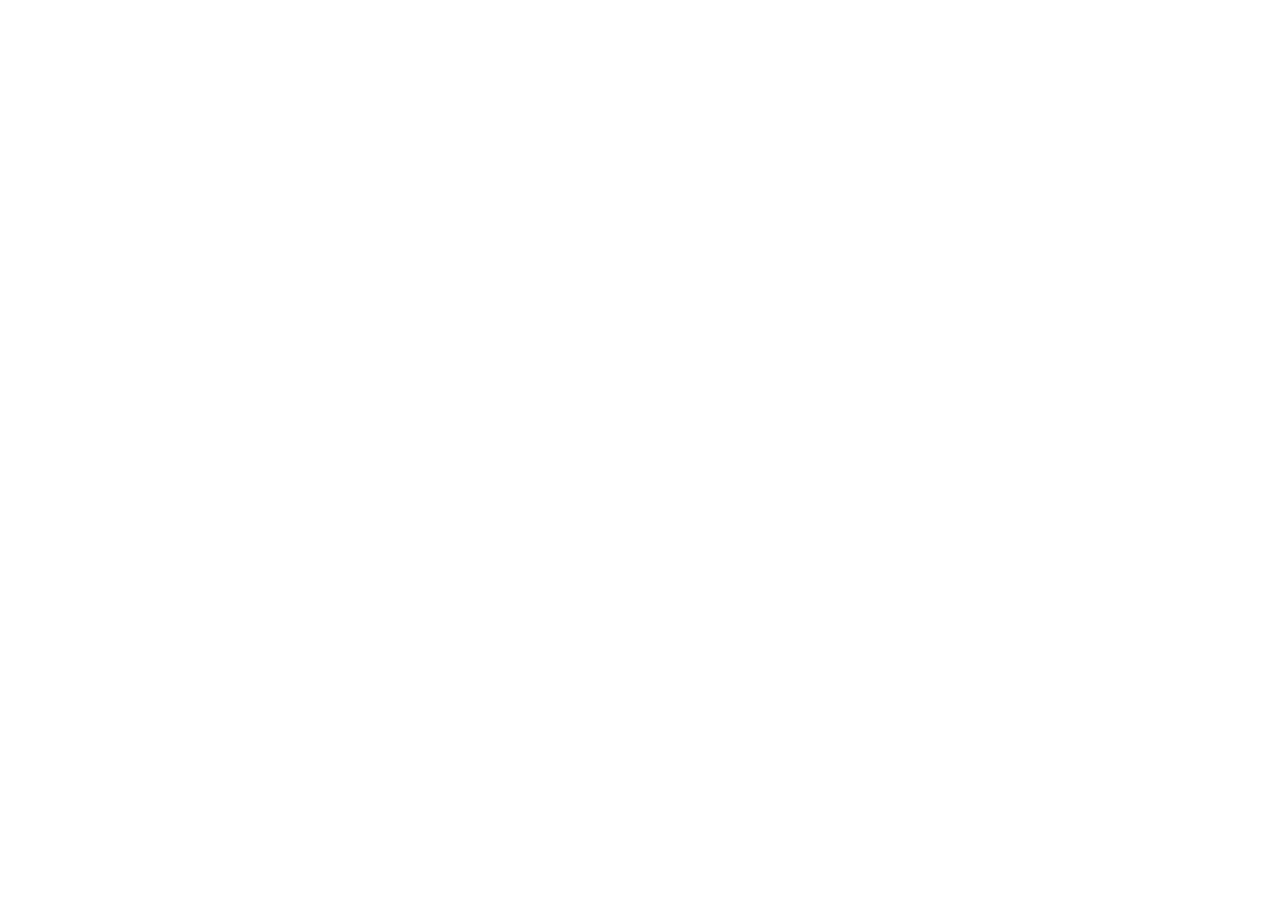
==== pseudorelements/index.html @ 35f60954 "Add main page" ====
<!doctype html>
<html lang="en">
  <head>
    <meta charset="UTF-8" />
    <meta name="viewport" content="width=device-width, initial-scale=1.0" />
    <link rel="stylesheet" href="./assets/reset.css">
    <link rel="stylesheet" href="./assets/style.css">
    <title>Document</title>
  </head>
  <body>

  </body>
</html>
---- pseudorelements/assets/style.css ----
* {
  box-sizing: border-box;
  margin: 0;
  padding: 0;
}
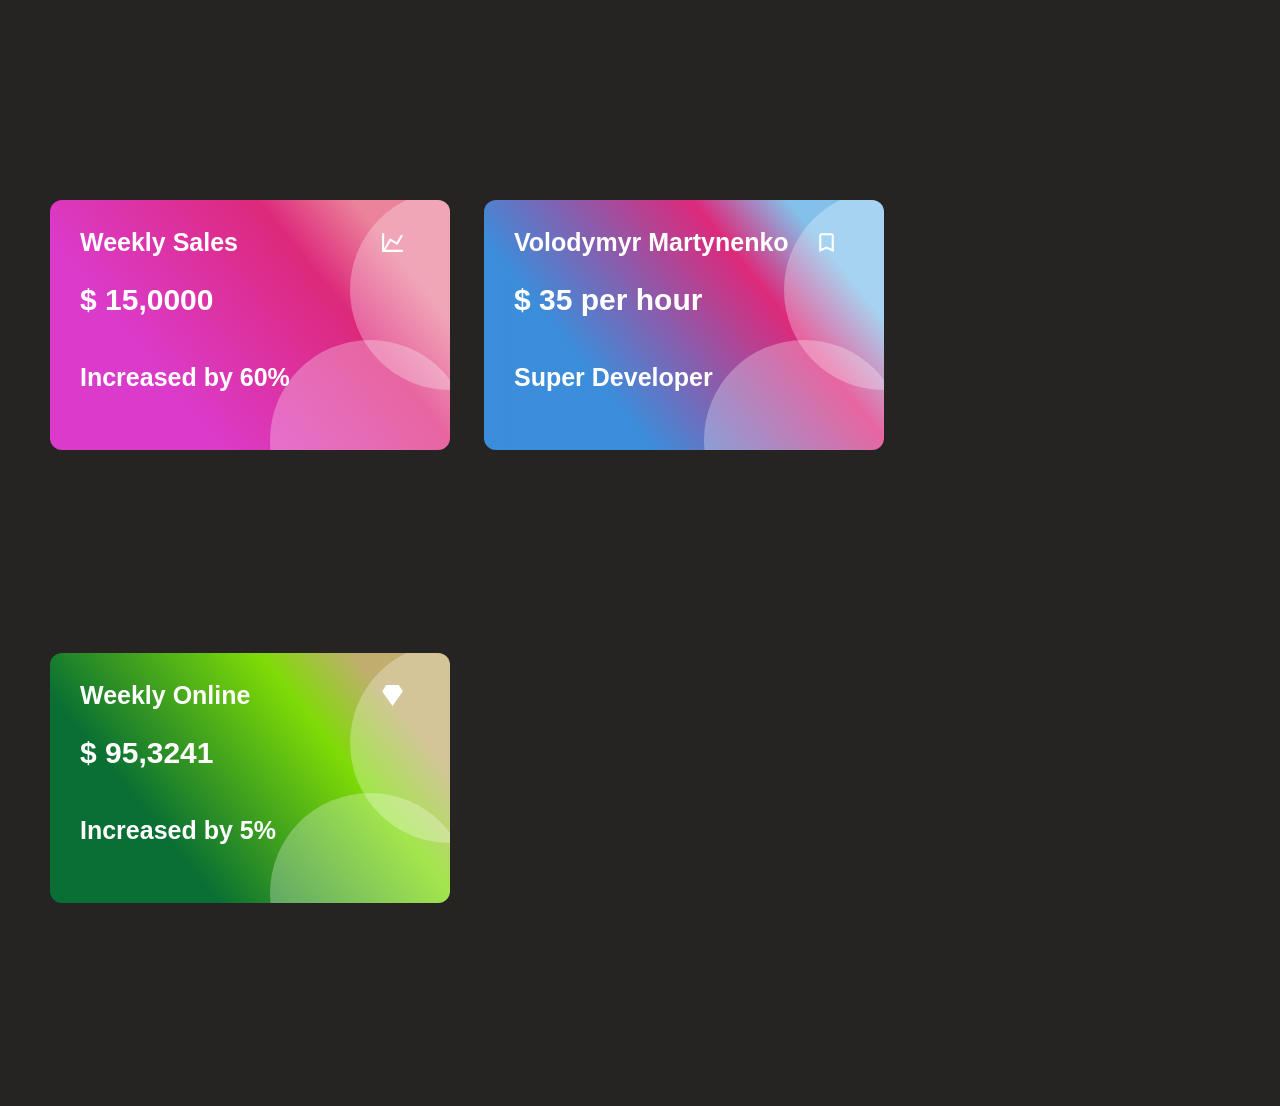
==== commit e09539d6: "Card: position and pseudoelements, gradient, symbol svg" ====
--- a/pseudorelements/index.html
+++ b/pseudorelements/index.html
@@ -3,11 +3,58 @@
   <head>
     <meta charset="UTF-8" />
     <meta name="viewport" content="width=device-width, initial-scale=1.0" />
-    <link rel="stylesheet" href="./assets/reset.css">
-    <link rel="stylesheet" href="./assets/style.css">
+    <link rel="stylesheet" href="./assets/reset.css" />
+    <link rel="stylesheet" href="./assets/style.css" />
     <title>Document</title>
   </head>
   <body>
-
+    <div class="wrapper">
+      <div class="card1">
+        <svg
+          class="symbol"
+          xmlns="http://www.w3.org/2000/svg"
+          fill="white"
+          width="25"
+          height="25"
+          viewBox="0 0 24 24"
+        >
+          <path
+            d="M16,11.78L20.24,4.45L21.97,5.45L16.74,14.5L10.23,10.75L5.46,19H22V21H2V3H4V17.54L9.5,8L16,11.78Z"
+          />
+        </svg>
+        <p>Weekly Sales</p>
+        <p>$ 15,0000</p>
+        <p>Increased by 60%</p>
+      </div>
+      <div class="card2">
+        <svg
+          class="symbol"
+          xmlns="http://www.w3.org/2000/svg"
+          fill="white"
+          width="25"
+          height="25"
+          viewBox="0 0 24 24"
+        >
+          <title>bookmark-outline</title>
+          <path
+            d="M17,18L12,15.82L7,18V5H17M17,3H7A2,2 0 0,0 5,5V21L12,18L19,21V5C19,3.89 18.1,3 17,3Z"
+          />
+        </svg>
+        <p>Volodymyr Martynenko</p>
+        <p>$ 35 per hour</p>
+        <p>Super Developer</p>
+      </div>
+      <div class="card3">
+        <svg class="symbol" xmlns="http://www.w3.org/2000/svg" fill="white"
+          width="25"
+          height="25" viewBox="0 0 24 24">
+          <title>diamond</title>
+          <path d="M6,2L2,8L12,22L22,8L18,2H6Z" />
+        </svg>
+        <p>Weekly Online</p>
+        <p>$ 95,3241</p>
+        <p>Increased by 5%</p>
+      </div>
+    </div>
   </body>
 </html>
--- a/pseudorelements/assets/style.css
+++ b/pseudorelements/assets/style.css
@@ -4,3 +4,105 @@
   padding: 0;
 }
 
+body {
+  background-color: rgb(37, 36, 35);
+}
+
+div {
+  display: inline-block;
+  width: 100%;
+  margin: 100px auto;
+  padding-left: 20px;
+}
+p {
+  color: white;
+  font-size: 25px;
+  font-weight: 600;
+  font-family: Arial, Helvetica, sans-serif;
+}
+
+p:nth-child(3) {
+  font-size: 30px;
+  padding-top: 30px;
+  padding-bottom: 50px;
+}
+.card1 {
+  position: relative;
+  width: 400px;
+  height: 250px;
+  padding: 30px;
+  margin-left: 30px;
+  background: linear-gradient(
+    51deg,
+    rgba(251, 63, 232, 0.85) 28%,
+    rgba(221, 41, 123, 1) 68%,
+    rgba(235, 131, 154, 1) 84%
+  );
+  border-radius: 12px;
+  overflow: hidden;
+}
+
+.card2 {
+  position: relative;
+  width: 400px;
+  height: 250px;
+  padding: 30px;
+  margin-left: 30px;
+  background: linear-gradient(
+    51deg,
+    rgba(63, 160, 251, 0.85) 28%,
+    rgba(221, 41, 123, 1) 68%,
+    rgb(131, 193, 235) 84%
+  );
+  border-radius: 12px;
+  overflow: hidden;
+}
+
+.card3 {
+  position: relative;
+  width: 400px;
+  height: 250px;
+  padding: 30px;
+  margin-left: 30px;
+  background: linear-gradient(
+    51deg,
+    rgba(4, 124, 54, 0.85) 28%,
+    rgb(127, 219, 6) 68%,
+    rgba(235, 211, 131, 0.788) 84%
+  );
+  border-radius: 12px;
+  overflow: hidden;}
+
+.card1::before,
+.card1::after,
+.card2::before,
+.card2::after,
+.card3::before,
+.card3::after {
+  content: "";
+  position: absolute;
+  width: 200px;
+  height: 200px;
+  border-radius: 50%;
+  background-color: rgba(255, 255, 255, 0.281);
+}
+
+.card1::before,
+.card2::before,
+.card3::before {
+  top: -10px;
+  left: 300px;
+  overflow: hidden;
+}
+
+.card1::after,
+.card2::after,
+.card3::after {
+  top: 140px;
+  left: 220px;
+}
+.symbol {
+  position: absolute;
+  left: 330px;
+  z-index: 2;
+}
